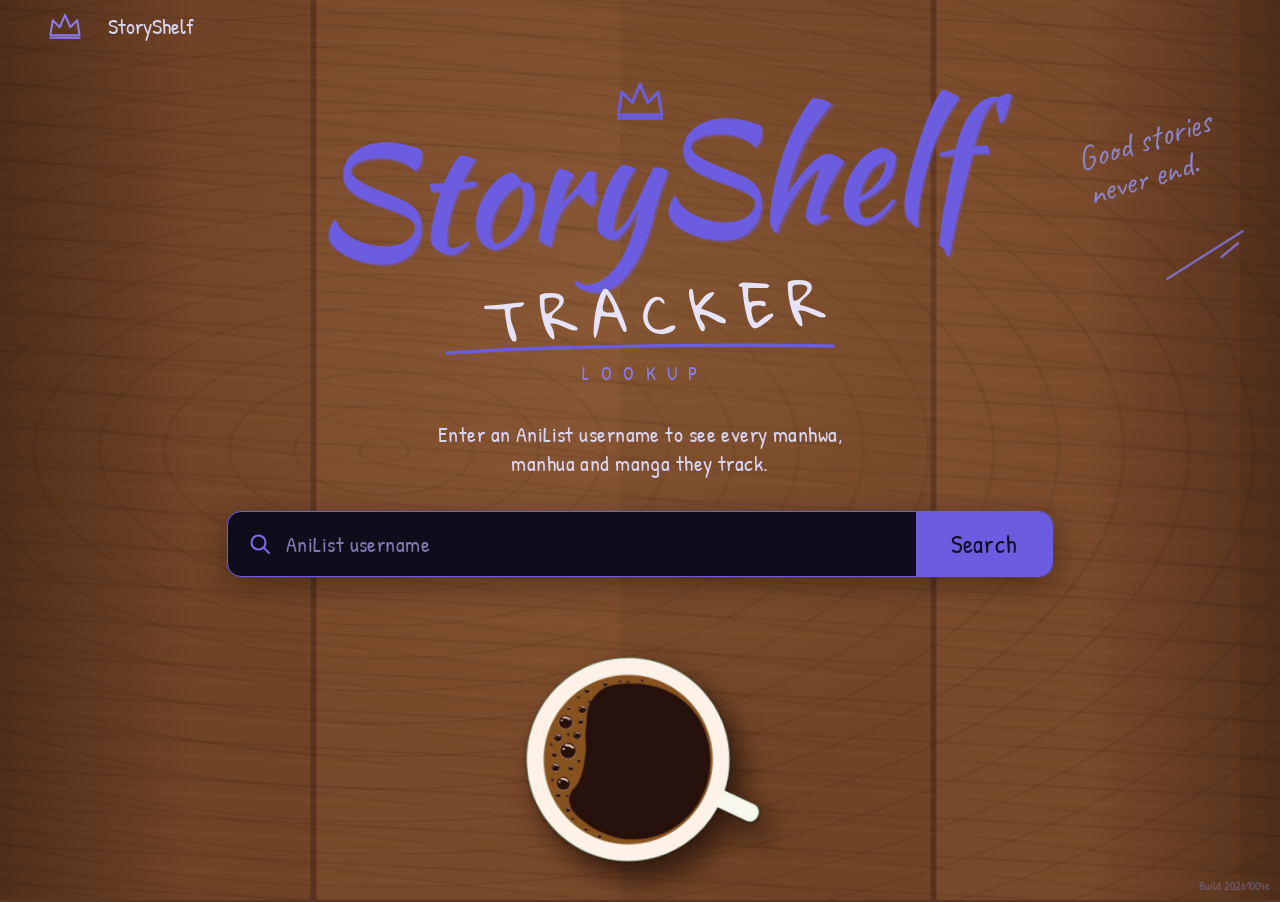
==== index.html @ 4623a7d0 "Add files via upload" ====
<!DOCTYPE html>
<html lang="en">
<head>
<meta charset="UTF-8">
<meta name="viewport" content="width=device-width, initial-scale=1">
<title>StoryShelf Tracker</title>
<link rel="preconnect" href="https://fonts.googleapis.com">
<link rel="preconnect" href="https://fonts.gstatic.com" crossorigin>
<link href="https://fonts.googleapis.com/css2?family=Kaushan+Script&family=Gloria+Hallelujah&family=Patrick+Hand&family=Caveat&display=swap" rel="stylesheet">
<style>
  :root {
    --bg: #0d0b16;
    --accent: #6c5ce0;
    --accent-soft: #8a7cf0;
    --line: #3a3366;
    --ink: #d9d4f2;
    --hand: "Patrick Hand", "Segoe Print", "Comic Sans MS", cursive;
  }
  * { box-sizing: border-box; margin: 0; padding: 0; }
  html, body { height: 100%; }
  body {
    color: var(--ink);
    font-family: var(--hand);
    overflow-x: hidden;
    position: relative;
    min-height: 100vh;

    /* Wooden tabletop */
    background-color: #5b351f;

    background-image:

        /* Warm light across the center */
        radial-gradient(
            ellipse at 50% 35%,
            rgba(220, 163, 101, 0.18) 0%,
            transparent 58%
        ),

        /* Darkened edges */
        linear-gradient(
            90deg,
            rgba(25, 12, 6, 0.38) 0%,
            transparent 15%,
            transparent 85%,
            rgba(25, 12, 6, 0.38) 100%
        ),

        /* Natural wood grain */
        repeating-linear-gradient(
            3deg,
            rgba(255, 190, 120, 0.025) 0px,
            rgba(255, 190, 120, 0.025) 3px,
            transparent 4px,
            transparent 15px,
            rgba(40, 18, 7, 0.12) 16px,
            transparent 19px,
            transparent 38px
        ),

        /* Long subtle grain */
        repeating-radial-gradient(
            ellipse at 30% 50%,
            transparent 0px,
            transparent 22px,
            rgba(42, 18, 7, 0.13) 24px,
            transparent 28px,
            transparent 65px
        ),

        /* Individual wooden boards */
        repeating-linear-gradient(
            90deg,
            #704326 0px,
            #704326 310px,
            #5a331e 311px,
            #5a331e 316px,
            #78482a 317px,
            #78482a 620px
        );

    background-attachment: fixed;
  }

  /* Extra natural grain over the tabletop */
  body::before {
    content: "";
    position: fixed;
    inset: 0;
    pointer-events: none;
    z-index: 0;

    background:
        repeating-linear-gradient(
            7deg,
            transparent 0px,
            transparent 32px,
            rgba(25, 10, 4, 0.08) 34px,
            transparent 37px
        );

    opacity: .8;
  }

  /* ---------- NAV ---------- */
  nav {
    height: 52px;
    display: flex;
    align-items: center;
    padding: 0 46px;
    position: relative;
    z-index: 5;
  }
  .brand { display: flex; align-items: center; gap: 24px; font-size: 22px; color: var(--ink); }
  .brand svg { width: 38px; height: 28px; }

  /* ---------- HERO ---------- */
  main {
    position: relative;
    z-index: 4;
    max-width: 1000px;
    margin: 0 auto;
    padding: 28px 20px 40px;
    text-align: center;
  }
  .logo { position: relative; width: 520px; max-width: 100%; margin: 0 auto; height: 310px; }
  .logo .crown { position: absolute; left: 50%; top: 0; width: 52px; transform: translateX(-50%); }
  .logo h1 {
    position: absolute; left: 50%; top: 26px; transform: translateX(-50%) rotate(-4deg);
    font-family: "Kaushan Script", cursive; font-weight: 400;
    font-size: min(150px, 15vw); line-height: 1; color: var(--accent);
    text-shadow: 2px 2px 0 rgba(108,92,224,.35), -1px 1px 0 rgba(108,92,224,.25);
    letter-spacing: -2px;
    white-space: nowrap;
  }
  .logo .tracker {
    position: absolute; left: 50%; top: 178px; transform: translateX(-46%) rotate(-3deg);
    font-family: "Gloria Hallelujah", cursive; font-size: 54px; letter-spacing: .26em;
    color: #e6e2f8; white-space: nowrap; padding-left: .26em;
  }
  .logo .swoosh { position: absolute; left: 50%; top: 262px; width: 390px; transform: translateX(-50%); }
  .logo .lookup {
    position: absolute; left: 50%; top: 280px; transform: translateX(-50%);
    font-size: 19px; letter-spacing: .6em; color: var(--accent-soft); padding-left: .6em;
  }

  .tagline { margin-top: 30px; font-size: 22px; line-height: 1.3; color: var(--ink); letter-spacing: .02em; }

  /* ---------- SEARCH ---------- */
  .search {
    margin: 34px auto 0;
    width: 826px; max-width: 100%;
    height: 66px;
    display: flex;
    border: 1.5px solid var(--accent);
    border-radius: 14px;
    background: #0f0c1b;
    overflow: hidden;
    box-shadow: 0 0 0 1px rgba(108,92,224,.12), 0 8px 30px rgba(0,0,0,.35);
  }
  .search label { display: flex; align-items: center; flex: 1; gap: 14px; padding-left: 20px; }
  .search svg { width: 24px; height: 24px; flex: none; }
  .search input {
    flex: 1; height: 100%; background: transparent; border: 0; outline: 0;
    font: 22px var(--hand); color: var(--ink); letter-spacing: .02em;
  }
  .search input::placeholder { color: #7f78ad; }
  .search button {
    width: 136px; border: 0; cursor: pointer;
    background: var(--accent); color: #130f26;
    font: 25px var(--hand); letter-spacing: .03em;
    transition: background .15s;
  }
  .search button:hover { background: #7b6cf0; }
  .search:focus-within { border-color: var(--accent-soft); }
  .search button:focus-visible { outline: 2px solid var(--ink); outline-offset: -4px; }

  /* ---------- SERIES CARDS ---------- */
  .card {
    position: absolute; z-index: 2; pointer-events: none;
    --card-w: 180px;
    width: var(--card-w); aspect-ratio: 2 / 3; height: auto;
    border: 3px solid #5a4cc4;
    border-radius: 6px;
    background: linear-gradient(180deg, #4a3fa0, #1c1740);
    box-shadow: 0 14px 34px rgba(0,0,0,.55), 0 0 0 1px rgba(108,92,224,.18);
    overflow: hidden;
  }
  .card img { width: 100%; height: 100%; object-fit: cover; display: block; image-rendering: -webkit-optimize-contrast; }

  .c1 { left: 30px;   top: 90px;  transform: rotate(-7deg); }
  .c2 { left: 255px;  top: 385px; transform: rotate(8deg); }
  .c3 { left: 24px;   top: 610px; transform: rotate(-6deg); }
  .c4 { right: 34px;  top: 365px; transform: rotate(7deg); }
  .c5 { right: 275px; top: 625px; transform: rotate(-8deg); }
  .c6 { right: 300px; top: 130px; transform: rotate(6deg); }

  /* ---------- QUOTE ---------- */
  .quote {
    position: absolute; z-index: 1; pointer-events: none;
    right: 50px; top: 120px; width: 150px; transform: rotate(-17deg);
    font-family: "Caveat", cursive; font-size: 34px; line-height: 1.05;
    color: #8d84c9; text-align: left;
  }
  .quote-line {
    position: absolute; z-index: 1; pointer-events: none;
    right: 30px; top: 240px; width: 90px; transform: rotate(-18deg);
    stroke: var(--accent-soft); fill: none; stroke-width: 2.5; stroke-linecap: round; opacity: .75;
  }

  @media (max-width: 1400px) { .card { display: none; } }
  @media (max-width: 1100px) { .quote, .quote-line { display: none; } }
  @media (max-width: 640px) {
    nav { padding: 0 18px; }
    .logo { height: 240px; }
    .logo h1 { font-size: 15vw; top: 22px; }
    .logo .tracker { font-size: 34px; top: 120px; }
    .logo .swoosh { top: 180px; width: 260px; }
    .logo .lookup { top: 196px; font-size: 15px; }
    .search { height: 56px; }
    .search button { width: 100px; font-size: 20px; }
  }

  /* ---------- status + recent searches ---------- */
  .hidden { display: none !important; }
  .homemsg { min-height: 1.4em; margin: 16px auto 0; font-size: 20px; color: var(--accent-soft); }
  .homemsg.err { color: #ff8fa8; }
  .search button:disabled { opacity: .6; cursor: progress; }
  .recent { width: 826px; max-width: 100%; margin: 26px auto 0; padding: 0 20px; display: flex; flex-wrap: wrap; align-items: center; justify-content: center; gap: 12px; color: var(--ink); font-size: 19px; }
  .recent > span { flex: 0 0 100%; display: flex; align-items: center; gap: 16px; text-align: left; margin-bottom: 4px; }
  .recent > span::after { content: ""; flex: 1; height: 1px; background: var(--line); }
  .recent button { font: 19px var(--hand); color: var(--ink); background: transparent; border: 1.5px solid var(--line); border-radius: 999px; padding: 6px 20px; cursor: pointer; transition: border-color .15s, background .15s; }
  .recent button:hover, .recent button:focus-visible { border-color: var(--accent-soft); background: rgba(108,92,224,.14); outline: none; }
  .build { position: fixed; right: 10px; bottom: 6px; font-size: 12px; color: #7f78ad; opacity: .6; pointer-events: none; z-index: 5; }

  /* ---------- coffee on the table ---------- */
  .coffee { display: block; width: 230px; max-width: 52vw; height: auto; margin: 34px auto 0; pointer-events: none; transform: rotate(-6deg); filter: drop-shadow(10px 16px 14px rgba(20,8,2,.55)) drop-shadow(0 2px 2px rgba(20,8,2,.4)); }
  @media (max-width: 640px) { .coffee { width: 170px; margin-top: 22px; } }
</style>
</head>
<body>

<svg width="0" height="0" style="position:absolute" aria-hidden="true">
  <defs>
    <symbol id="crown" viewBox="0 0 60 48">
      <path d="M5 40 L9 14 L21 26 L30 5 L39 26 L51 14 L55 40 Z M5 44 H55" fill="none" stroke="currentColor" stroke-width="3.5" stroke-linecap="round" stroke-linejoin="round"/>
    </symbol>
  </defs>
</svg>

<div class="quote" aria-hidden="true">Good stories never end.</div>
<svg class="quote-line" viewBox="0 0 90 30" aria-hidden="true"><path d="M2 26 L88 4"/><path d="M60 22 L80 14"/></svg>

<div class="card c1" aria-hidden="true"><img src="[data-uri]" alt=""></div>
<div class="card c2" aria-hidden="true"><img src="[data-uri]" alt=""></div>
<div class="card c3" aria-hidden="true"><img src="[data-uri]" alt=""></div>
<div class="card c4" aria-hidden="true"><img src="[data-uri]" alt=""></div>
<div class="card c5" aria-hidden="true"><img src="[data-uri]" alt=""></div>
<div class="card c6" aria-hidden="true"><img src="[data-uri]" alt=""></div>

<nav>
  <div class="brand">
    <svg viewBox="0 0 60 48" style="color:var(--accent-soft)" aria-hidden="true"><use href="#crown"/></svg>
    <span>StoryShelf</span>
  </div>
</nav>

<main>
  <div class="logo">
    <svg class="crown" viewBox="0 0 60 48" style="color:var(--accent)" aria-hidden="true"><use href="#crown"/></svg>
    <h1>StoryShelf</h1>
    <div class="tracker">TRACKER</div>
    <svg class="swoosh" viewBox="0 0 390 14" aria-hidden="true">
      <path d="M2 11 C90 5 250 2 388 4" fill="none" stroke="#6c5ce0" stroke-width="3.5" stroke-linecap="round"/>
    </svg>
    <div class="lookup">LOOKUP</div>
  </div>

  <p class="tagline">Enter an AniList username to see every manhwa,<br>manhua and manga they track.</p>

  <form class="search" id="form" autocomplete="off">
    <label>
      <svg viewBox="0 0 24 24" fill="none" stroke="#7b6cf0" stroke-width="2" stroke-linecap="round" aria-hidden="true">
        <circle cx="10.5" cy="10.5" r="7"/><path d="M16 16 L21 21"/>
      </svg>
      <input type="text" id="user" placeholder="AniList username" aria-label="AniList username" autocomplete="off" required>
    </label>
    <button type="submit" id="go">Search</button>
  </form>
  <p class="homemsg" id="msg" role="status"></p>
  <div class="recent hidden" id="recent"></div>
  <img class="coffee" src="[data-uri]" alt="" aria-hidden="true">
</main>

<script src="site.js?v=20261004e"></script>
<script>
const {$,esc,fetchList,errText,writeCache,remember,recents}=Site;
function showRecent(){
  const r=recents(),el=$('recent');
  if(!r.length){el.classList.add('hidden');return}
  el.classList.remove('hidden');
  el.innerHTML='<span>Recent searches</span>'+r.map(n=>`<button type="button" data-u="${esc(n)}">${esc(n)}</button>`).join('');
}
async function go(name){
  name=name.trim();if(!name)return;
  const msg=$('msg'),btn=$('go');
  msg.className='homemsg';msg.textContent='Looking up '+name+'...';btn.disabled=true;
  try{
    const d=await fetchList(name);
    writeCache(d.u.name,d);remember(d.u.name);
    location.href='library.html?user='+encodeURIComponent(d.u.name);
  }catch(e){
    msg.className='homemsg err';msg.textContent=errText(e);btn.disabled=false;
  }
}
$('form').addEventListener('submit',e=>{e.preventDefault();go($('user').value)});
$('recent').addEventListener('click',e=>{const b=e.target.closest('button');if(b){$('user').value=b.dataset.u;go(b.dataset.u)}});
showRecent();
window.addEventListener('pageshow',()=>{$('go').disabled=false;showRecent()});
</script>
</body>
</html>
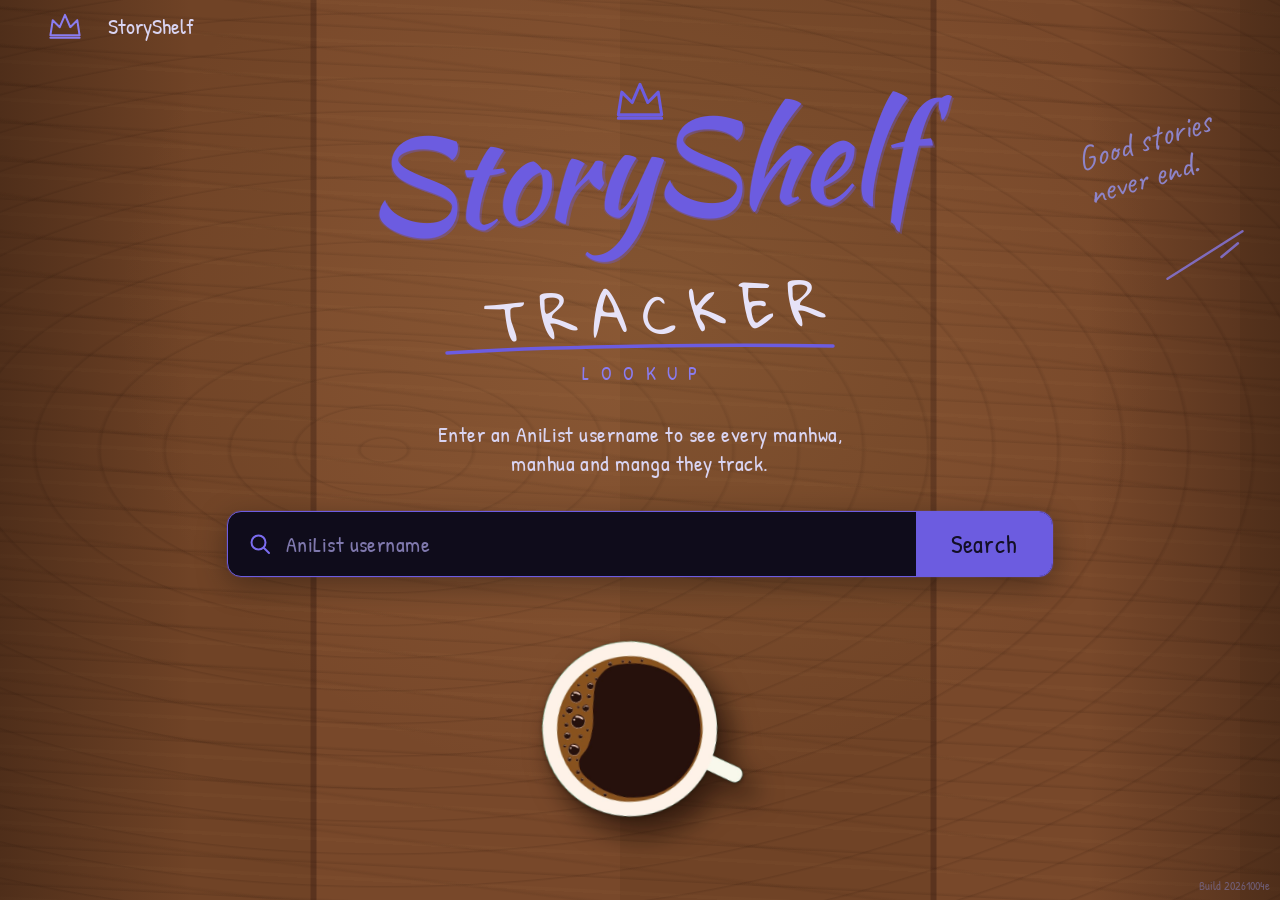
==== commit 5aa7678e: "Add files via upload" ====
--- a/index.html
+++ b/index.html
@@ -17,13 +17,13 @@
     --hand: "Patrick Hand", "Segoe Print", "Comic Sans MS", cursive;
   }
   * { box-sizing: border-box; margin: 0; padding: 0; }
-  html, body { height: 100%; }
+  html, body { height: 100%; overflow: hidden; }
   body {
     color: var(--ink);
     font-family: var(--hand);
-    overflow-x: hidden;
+    overflow: hidden;
     position: relative;
-    min-height: 100vh;
+    height: 100vh; height: 100dvh;
 
     /* Wooden tabletop */
     background-color: #5b351f;
@@ -235,6 +235,8 @@
 
   /* ---------- coffee on the table ---------- */
   .coffee { display: block; width: 230px; max-width: 52vw; height: auto; margin: 34px auto 0; pointer-events: none; transform: rotate(-6deg); filter: drop-shadow(10px 16px 14px rgba(20,8,2,.55)) drop-shadow(0 2px 2px rgba(20,8,2,.4)); }
+  @media (max-height: 900px) { .coffee { width: min(230px, 22vh); margin-top: 2vh; } h1 { font-size: min(150px, 15vw, 14vh) !important; } }
+  @media (max-height: 820px) { .coffee { display: none; } }
   @media (max-width: 640px) { .coffee { width: 170px; margin-top: 22px; } }
 </style>
 </head>
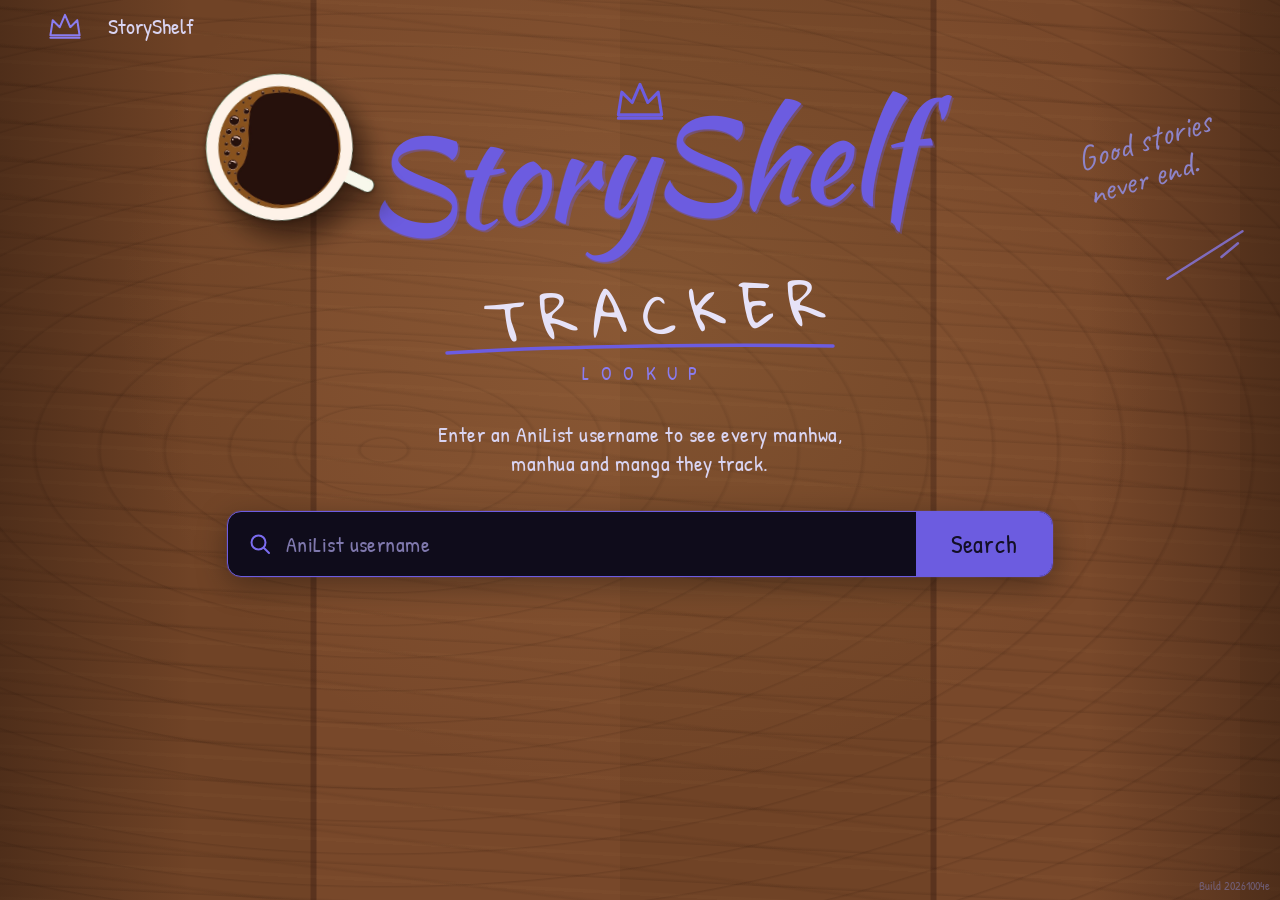
==== commit 18f3d098: "Add files via upload" ====
--- a/index.html
+++ b/index.html
@@ -234,10 +234,9 @@
   .build { position: fixed; right: 10px; bottom: 6px; font-size: 12px; color: #7f78ad; opacity: .6; pointer-events: none; z-index: 5; }
 
   /* ---------- coffee on the table ---------- */
-  .coffee { display: block; width: 230px; max-width: 52vw; height: auto; margin: 34px auto 0; pointer-events: none; transform: rotate(-6deg); filter: drop-shadow(10px 16px 14px rgba(20,8,2,.55)) drop-shadow(0 2px 2px rgba(20,8,2,.4)); }
-  @media (max-height: 900px) { .coffee { width: min(230px, 22vh); margin-top: 2vh; } h1 { font-size: min(150px, 15vw, 14vh) !important; } }
-  @media (max-height: 820px) { .coffee { display: none; } }
-  @media (max-width: 640px) { .coffee { width: 170px; margin-top: 22px; } }
+  .coffee { position: fixed; left: 16%; top: 8%; width: clamp(120px, 13vw, 240px); height: auto; z-index: 1; pointer-events: none; transform: rotate(-6deg); filter: drop-shadow(10px 16px 14px rgba(20,8,2,.55)) drop-shadow(0 2px 2px rgba(20,8,2,.4)); }
+  @media (max-width: 1100px) { .coffee { display: none; } }
+  @media (max-height: 900px) { h1 { font-size: min(150px, 15vw, 14vh) !important; } }
 </style>
 </head>
 <body>
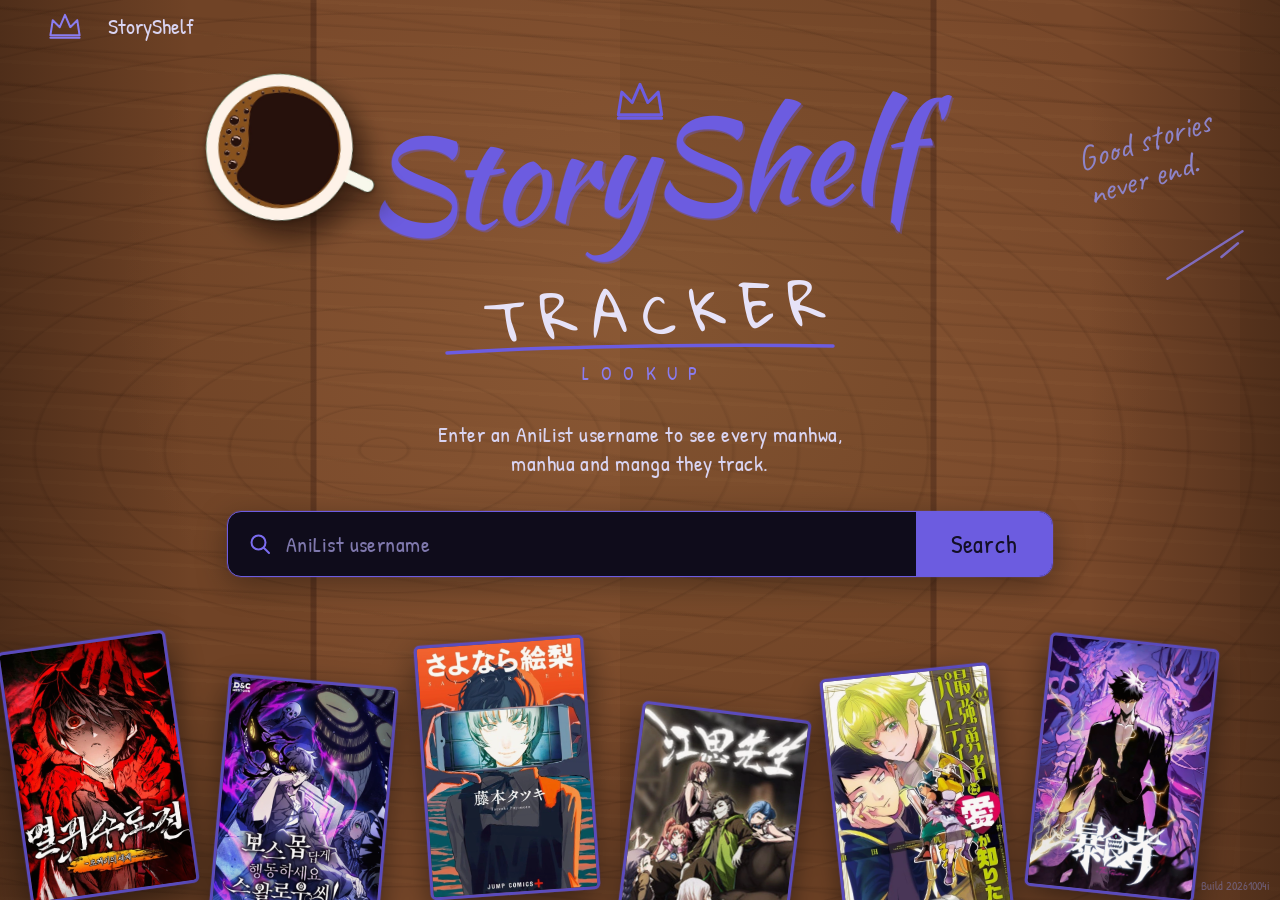
==== commit d9a1fd7f: "Add files via upload" ====
--- a/index.html
+++ b/index.html
@@ -164,6 +164,8 @@
     flex: 1; height: 100%; background: transparent; border: 0; outline: 0;
     font: 22px var(--hand); color: var(--ink); letter-spacing: .02em;
   }
+  .search input { min-width: 0; width: 100%; }
+  .search button { flex: none; }
   .search input::placeholder { color: #7f78ad; }
   .search button {
     width: 136px; border: 0; cursor: pointer;
@@ -208,7 +210,22 @@
     stroke: var(--accent-soft); fill: none; stroke-width: 2.5; stroke-linecap: round; opacity: .75;
   }
 
-  @media (max-width: 1400px) { .card { display: none; } }
+  /* slim / mobile: covers scattered down the table below the search */
+  @media (max-width: 1400px) {
+    .card { position: fixed; --floor: 640px; --card-w: clamp(96px, 17vw, 170px); right: auto !important; bottom: auto !important; z-index: 0; opacity: .96; }
+    .c1 { left: 1%;  top: max(48vh, var(--floor)) !important; transform: rotate(-8deg); }
+    .c2 { left: 17%; top: max(62vh, calc(var(--floor) + 40px)) !important; transform: rotate(5deg); }
+    .c3 { left: 33%; top: max(43vh, var(--floor)) !important; transform: rotate(-4deg); }
+    .c4 { left: 49%; top: max(75vh, calc(var(--floor) + 70px)) !important; transform: rotate(7deg); }
+    .c5 { left: 65%; top: max(59vh, calc(var(--floor) + 30px)) !important; transform: rotate(-6deg); }
+    .c6 { left: 81%; top: max(44vh, var(--floor)) !important; transform: rotate(6deg); }
+    main { position: relative; z-index: 1; }
+  }
+  @media (max-width: 640px) {
+    .card { --floor: 575px; --card-w: 27vw; }
+    .c1 { left: -2%; } .c2 { left: 24%; } .c3 { left: 50%; } .c4 { left: 75%; }
+    .c5, .c6 { display: none; }
+  }
   @media (max-width: 1100px) { .quote, .quote-line { display: none; } }
   @media (max-width: 640px) {
     nav { padding: 0 18px; }
@@ -293,7 +310,7 @@
   <img class="coffee" src="[data-uri]" alt="" aria-hidden="true">
 </main>
 
-<script src="site.js?v=20261004e"></script>
+<script src="site.js?v=20261004i"></script>
 <script>
 const {$,esc,fetchList,errText,writeCache,remember,recents}=Site;
 function showRecent(){
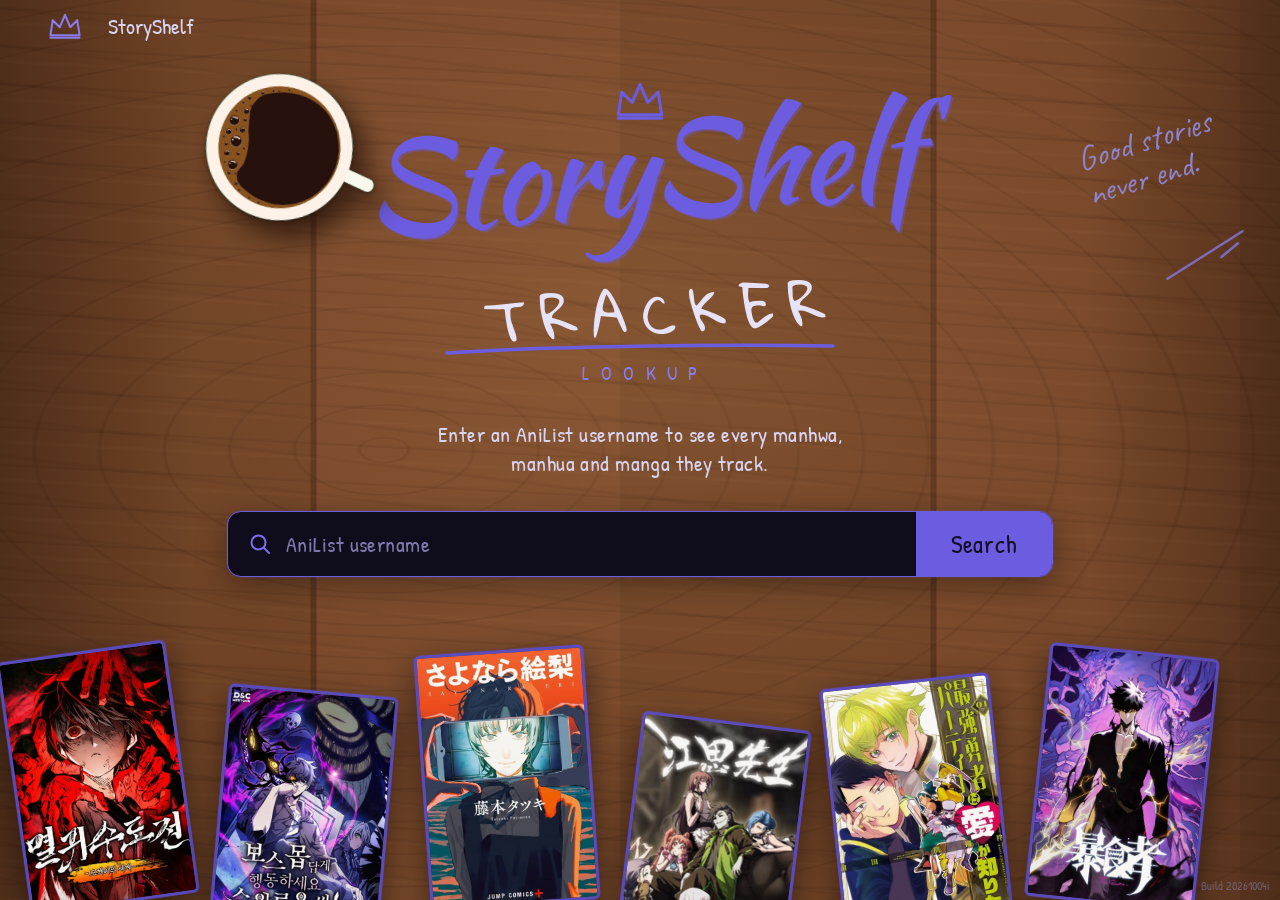
==== commit be26707d: "Add files via upload" ====
--- a/index.html
+++ b/index.html
@@ -212,28 +212,35 @@
 
   /* slim / mobile: covers scattered down the table below the search */
   @media (max-width: 1400px) {
-    .card { position: fixed; --floor: 640px; --card-w: clamp(96px, 17vw, 170px); right: auto !important; bottom: auto !important; z-index: 0; opacity: .96; }
-    .c1 { left: 1%;  top: max(48vh, var(--floor)) !important; transform: rotate(-8deg); }
-    .c2 { left: 17%; top: max(62vh, calc(var(--floor) + 40px)) !important; transform: rotate(5deg); }
-    .c3 { left: 33%; top: max(43vh, var(--floor)) !important; transform: rotate(-4deg); }
-    .c4 { left: 49%; top: max(75vh, calc(var(--floor) + 70px)) !important; transform: rotate(7deg); }
-    .c5 { left: 65%; top: max(59vh, calc(var(--floor) + 30px)) !important; transform: rotate(-6deg); }
-    .c6 { left: 81%; top: max(44vh, var(--floor)) !important; transform: rotate(6deg); }
+    .card { position: fixed; --card-w: clamp(96px, 17vw, 170px); right: auto !important; bottom: auto !important; z-index: 0; opacity: .96; }
+    .c1 { left: 1%;  top: max(48vh, var(--floor, 640px)) !important; transform: rotate(-8deg); }
+    .c2 { left: 17%; top: max(62vh, calc(var(--floor, 640px) + 40px)) !important; transform: rotate(5deg); }
+    .c3 { left: 33%; top: max(43vh, var(--floor, 640px)) !important; transform: rotate(-4deg); }
+    .c4 { left: 49%; top: max(75vh, calc(var(--floor, 640px) + 70px)) !important; transform: rotate(7deg); }
+    .c5 { left: 65%; top: max(59vh, calc(var(--floor, 640px) + 30px)) !important; transform: rotate(-6deg); }
+    .c6 { left: 81%; top: max(44vh, var(--floor, 640px)) !important; transform: rotate(6deg); }
     main { position: relative; z-index: 1; }
+    body.nocards .card { display: none; }
   }
   @media (max-width: 640px) {
-    .card { --floor: 575px; --card-w: 27vw; }
+    .card { --card-w: 27vw; }
     .c1 { left: -2%; } .c2 { left: 24%; } .c3 { left: 50%; } .c4 { left: 75%; }
     .c5, .c6 { display: none; }
   }
   @media (max-width: 1100px) { .quote, .quote-line { display: none; } }
   @media (max-width: 640px) {
     nav { padding: 0 18px; }
-    .logo { height: 240px; }
-    .logo h1 { font-size: 15vw; top: 22px; }
-    .logo .tracker { font-size: 34px; top: 120px; }
-    .logo .swoosh { top: 180px; width: 260px; }
-    .logo .lookup { top: 196px; font-size: 15px; }
+    .logo { height: 200px; }
+    .logo h1 { font-size: 15vw; top: 18px; }
+    .logo .tracker { font-size: 30px; top: 100px; }
+    .logo .swoosh { top: 148px; width: 240px; }
+    .logo .lookup { top: 164px; font-size: 14px; }
+    .tagline { margin-top: 14px !important; font-size: 18px !important; }
+    .tagline br { display: none; }
+    .search { margin-top: 18px !important; }
+    .recent { margin-top: 14px !important; gap: 8px !important; font-size: 16px !important; }
+    .recent button { font-size: 16px !important; padding: 4px 14px !important; }
+    .recent button:nth-of-type(n+4) { display: none; }
     .search { height: 56px; }
     .search button { width: 100px; font-size: 20px; }
   }
@@ -294,7 +301,7 @@
     <div class="lookup">LOOKUP</div>
   </div>
 
-  <p class="tagline">Enter an AniList username to see every manhwa,<br>manhua and manga they track.</p>
+  <p class="tagline">Enter an AniList username to see every manhwa, <br>manhua and manga they track.</p>
 
   <form class="search" id="form" autocomplete="off">
     <label>
@@ -310,7 +317,7 @@
   <img class="coffee" src="[data-uri]" alt="" aria-hidden="true">
 </main>
 
-<script src="site.js?v=20261004i"></script>
+<script src="site.js?v=20261004j"></script>
 <script>
 const {$,esc,fetchList,errText,writeCache,remember,recents}=Site;
 function showRecent(){
@@ -336,5 +343,26 @@
 showRecent();
 window.addEventListener('pageshow',()=>{$('go').disabled=false;showRecent()});
 </script>
+<script>
+/* keep the floating covers below the search box and the recent searches, so they never sit on top of them */
+(function(){
+  var root=document.documentElement;
+  function lay(){
+    var m=document.querySelector('main');if(!m)return;
+    var low=0;
+    m.querySelectorAll('.logo,.tagline,.search,.homemsg,.recent').forEach(function(el){
+      if(el.classList.contains('hidden')||!el.offsetParent)return;
+      var b=el.getBoundingClientRect().bottom;if(b>low)low=b;
+    });
+    var floor=Math.ceil(low+28);
+    root.style.setProperty('--floor',floor+'px');
+    document.body.classList.toggle('nocards',innerHeight-floor<80);
+  }
+  addEventListener('resize',lay);addEventListener('load',lay);
+  if(window.ResizeObserver)new ResizeObserver(lay).observe(document.querySelector('main'));
+  if(window.MutationObserver)new MutationObserver(lay).observe(document.querySelector('main'),{childList:true,subtree:true,attributes:true,attributeFilter:['class']});
+  lay();setTimeout(lay,300);
+})();
+</script>
 </body>
 </html>
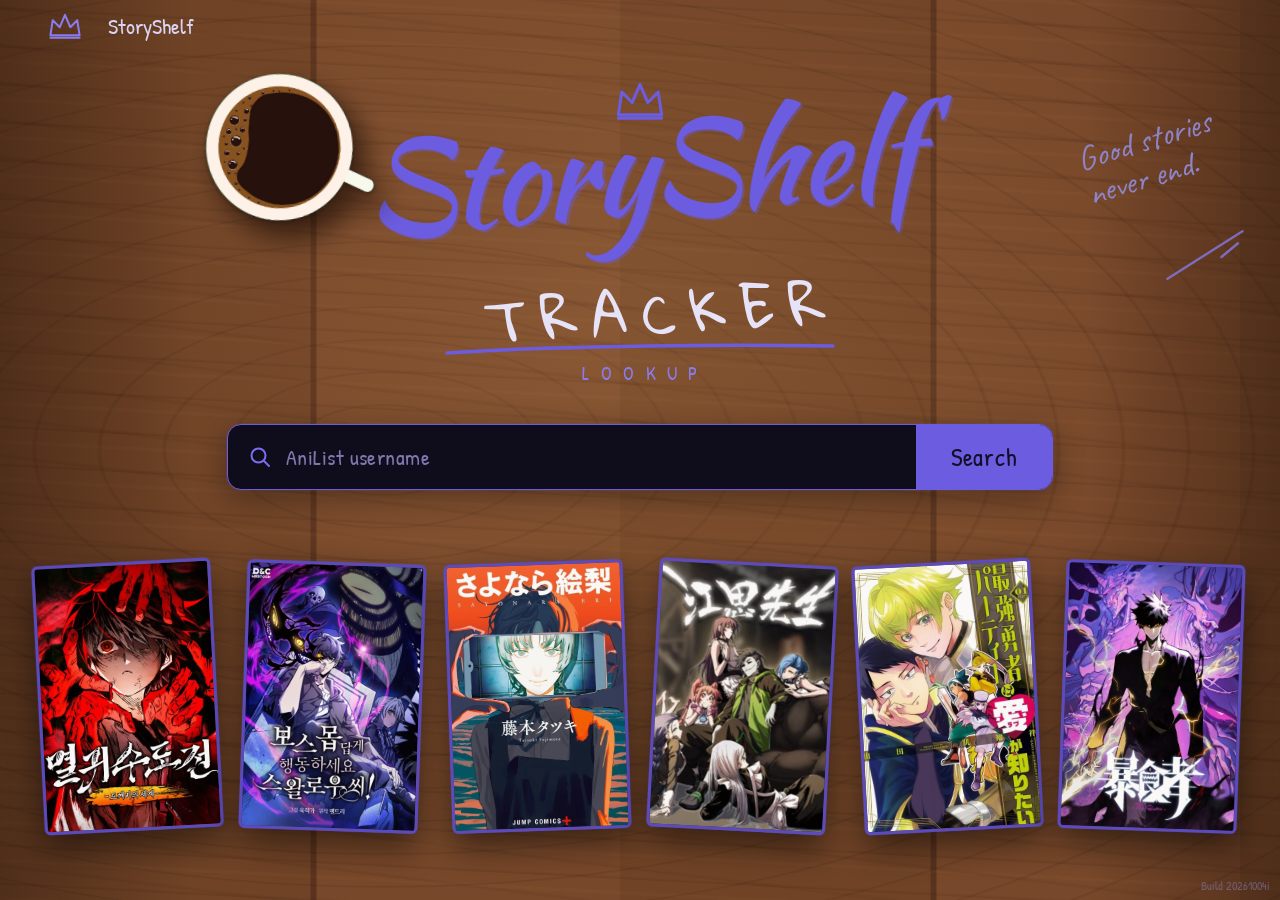
==== commit 2831f7ce: "Add files via upload" ====
--- a/index.html
+++ b/index.html
@@ -210,21 +210,23 @@
     stroke: var(--accent-soft); fill: none; stroke-width: 2.5; stroke-linecap: round; opacity: .75;
   }
 
-  /* slim / mobile: covers scattered down the table below the search */
+  /* slim / mobile: recent searches replace the tagline, covers sit in one even row under the search */
   @media (max-width: 1400px) {
-    .card { position: fixed; --card-w: clamp(96px, 17vw, 170px); right: auto !important; bottom: auto !important; z-index: 0; opacity: .96; }
-    .c1 { left: 1%;  top: max(48vh, var(--floor, 640px)) !important; transform: rotate(-8deg); }
-    .c2 { left: 17%; top: max(62vh, calc(var(--floor, 640px) + 40px)) !important; transform: rotate(5deg); }
-    .c3 { left: 33%; top: max(43vh, var(--floor, 640px)) !important; transform: rotate(-4deg); }
-    .c4 { left: 49%; top: max(75vh, calc(var(--floor, 640px) + 70px)) !important; transform: rotate(7deg); }
-    .c5 { left: 65%; top: max(59vh, calc(var(--floor, 640px) + 30px)) !important; transform: rotate(-6deg); }
-    .c6 { left: 81%; top: max(44vh, var(--floor, 640px)) !important; transform: rotate(6deg); }
-    main { position: relative; z-index: 1; }
+    main { position: relative; z-index: 1; display: flex; flex-direction: column; }
+    .logo { order: 1; } .recent { order: 2; } .search { order: 3; } .homemsg { order: 4; } .tagline { display: none; }
+    .recent { margin-top: 18px !important; margin-bottom: 0 !important; }
+    .card { position: fixed; --card-w: clamp(96px, 14vw, 200px); right: auto !important; bottom: auto !important; z-index: 0; opacity: .97; top: max(58vh, var(--floor, 560px)) !important; }
+    .c1 { left: 3%;  transform: rotate(-3deg); }
+    .c2 { left: 19%; transform: rotate(2deg); }
+    .c3 { left: 35%; transform: rotate(-2deg); }
+    .c4 { left: 51%; transform: rotate(3deg); }
+    .c5 { left: 67%; transform: rotate(-3deg); }
+    .c6 { left: 83%; transform: rotate(2deg); }
     body.nocards .card { display: none; }
   }
   @media (max-width: 640px) {
-    .card { --card-w: 27vw; }
-    .c1 { left: -2%; } .c2 { left: 24%; } .c3 { left: 50%; } .c4 { left: 75%; }
+    .card { --card-w: 22vw; }
+    .c1 { left: 3%; } .c2 { left: 27%; } .c3 { left: 51%; } .c4 { left: 75%; }
     .c5, .c6 { display: none; }
   }
   @media (max-width: 1100px) { .quote, .quote-line { display: none; } }
@@ -235,12 +237,9 @@
     .logo .tracker { font-size: 30px; top: 100px; }
     .logo .swoosh { top: 148px; width: 240px; }
     .logo .lookup { top: 164px; font-size: 14px; }
-    .tagline { margin-top: 14px !important; font-size: 18px !important; }
-    .tagline br { display: none; }
     .search { margin-top: 18px !important; }
-    .recent { margin-top: 14px !important; gap: 8px !important; font-size: 16px !important; }
+    .recent { gap: 8px !important; font-size: 16px !important; }
     .recent button { font-size: 16px !important; padding: 4px 14px !important; }
-    .recent button:nth-of-type(n+4) { display: none; }
     .search { height: 56px; }
     .search button { width: 100px; font-size: 20px; }
   }
@@ -317,7 +316,7 @@
   <img class="coffee" src="[data-uri]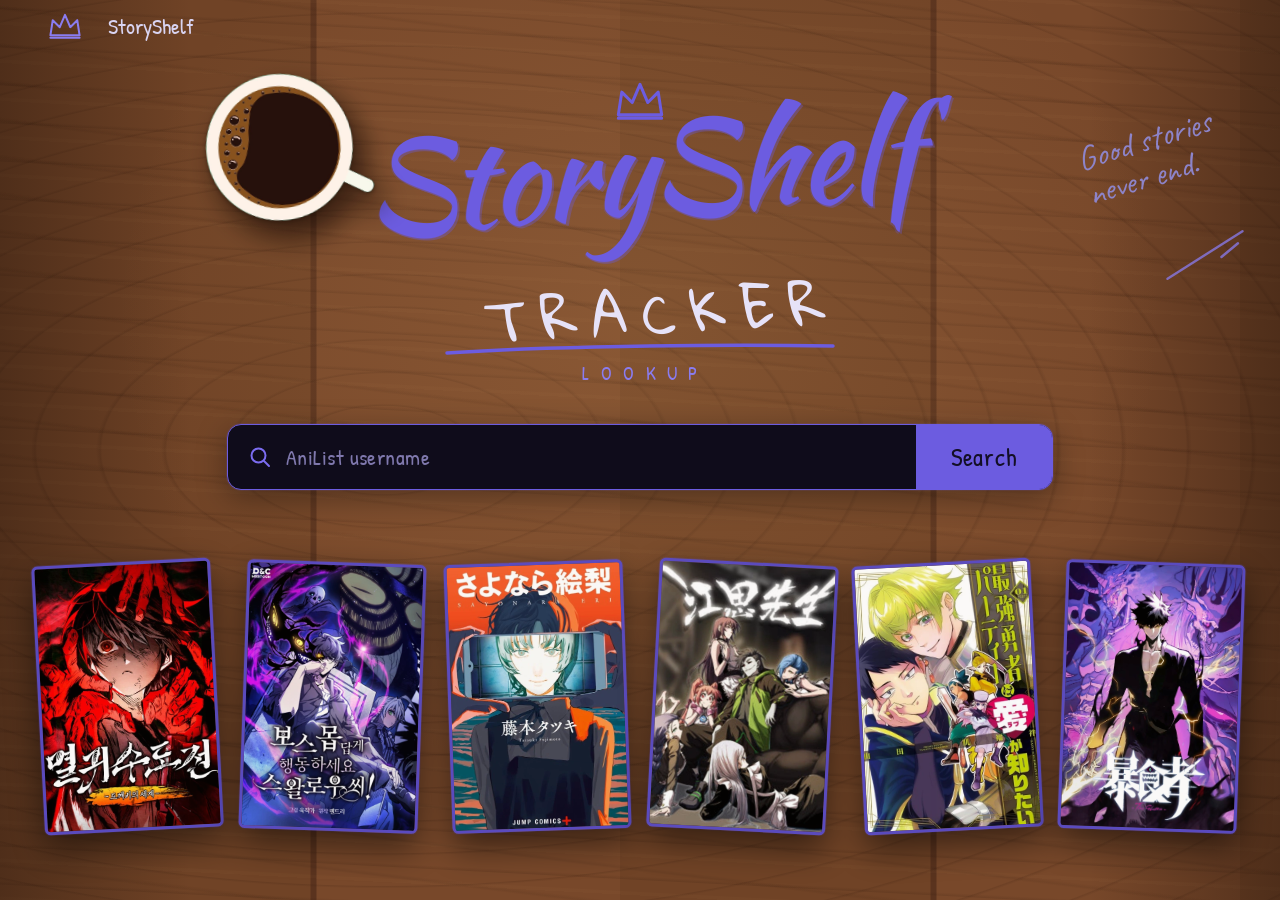
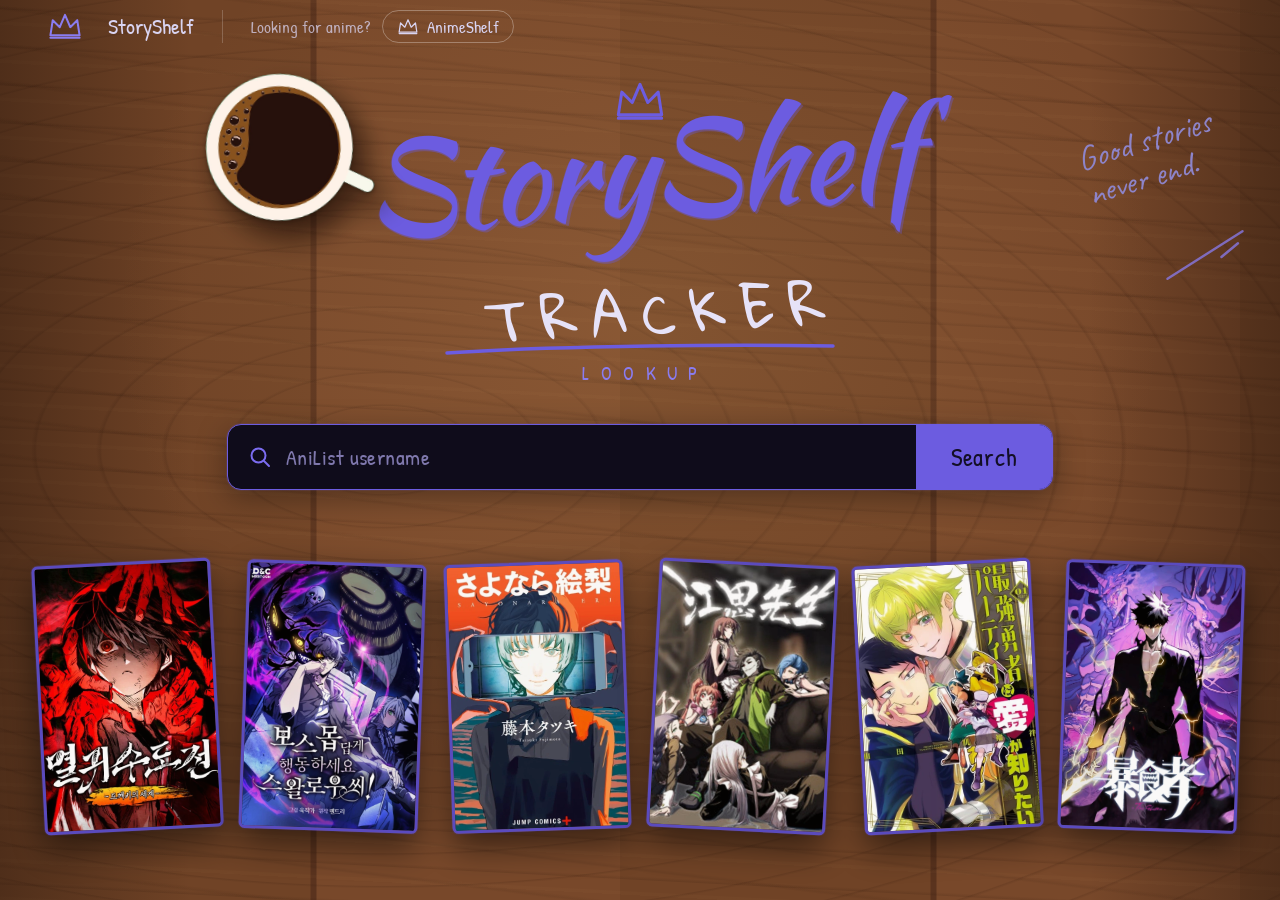
